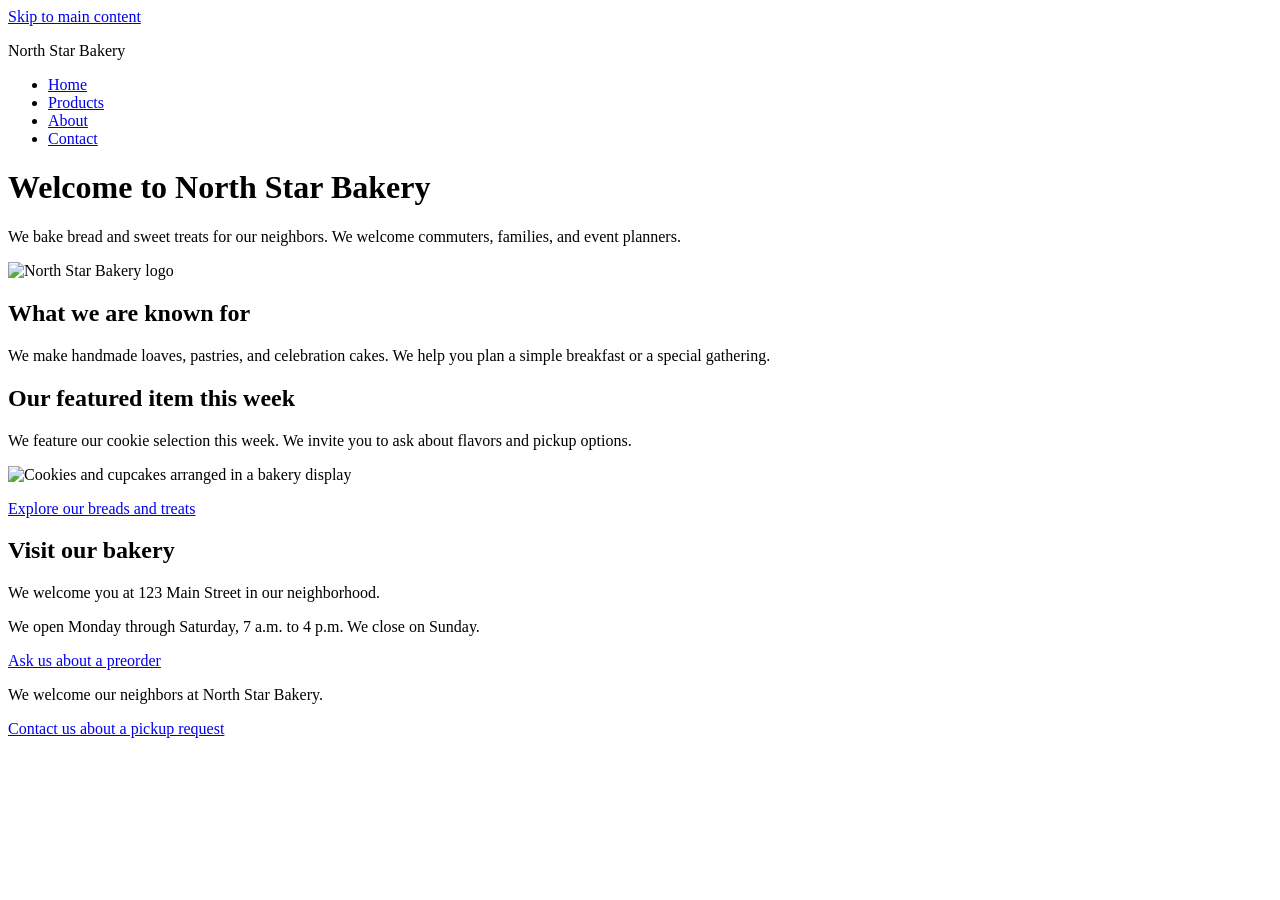
==== index.html @ fcc0504c "Add files via upload" ====
<!DOCTYPE html>
<html lang="en">
<head>
  <meta charset="UTF-8">
  <meta name="viewport" content="width=device-width, initial-scale=1">
  <title>Welcome to North Star Bakery | North Star Bakery</title>
</head>
<body>
  <a href="#main-content">Skip to main content</a>
  <header>
    <p>North Star Bakery</p>
    <nav aria-label="Main navigation">
      <ul>
      <li><a href="index.html" aria-current="page">Home</a></li>
      <li><a href="products.html">Products</a></li>
      <li><a href="about.html">About</a></li>
      <li><a href="contact.html">Contact</a></li>
      </ul>
    </nav>
  </header>
  <main id="main-content">
    <h1>Welcome to North Star Bakery</h1>
    <p>We bake bread and sweet treats for our neighbors.
      We welcome commuters, families, and event planners.</p>
    <img src="media/bakery-logo_c.png"
      alt="North Star Bakery logo" width="200">
    <section>
      <h2>What we are known for</h2>
      <p>We make handmade loaves, pastries, and celebration cakes.
        We help you plan a simple breakfast or a special gathering.</p>
    </section>
    <section>
      <h2>Our featured item this week</h2>
      <p>We feature our cookie selection this week.
        We invite you to ask about flavors and pickup options.</p>
      <picture>
        <source media="(min-width: 800px)"
          srcset="media/bakery-feature-large_c.png">
        <img src="media/bakery-feature-small_c.png"
          alt="Cookies and cupcakes arranged in a bakery display"
          width="320">
      </picture>
      <p><a href="products.html">Explore our breads and treats</a></p>
    </section>
    <section>
      <h2>Visit our bakery</h2>
      <p>We welcome you at 123 Main Street in our neighborhood.</p>
      <p>We open Monday through Saturday, 7 a.m. to 4 p.m.
        We close on Sunday.</p>
      <p><a href="contact.html">Ask us about a preorder</a></p>
    </section>
  </main>
  <footer>
    <p>We welcome our neighbors at North Star Bakery.</p>
    <p><a href="contact.html">Contact us about a pickup request</a></p>
  </footer>
</body>
</html>
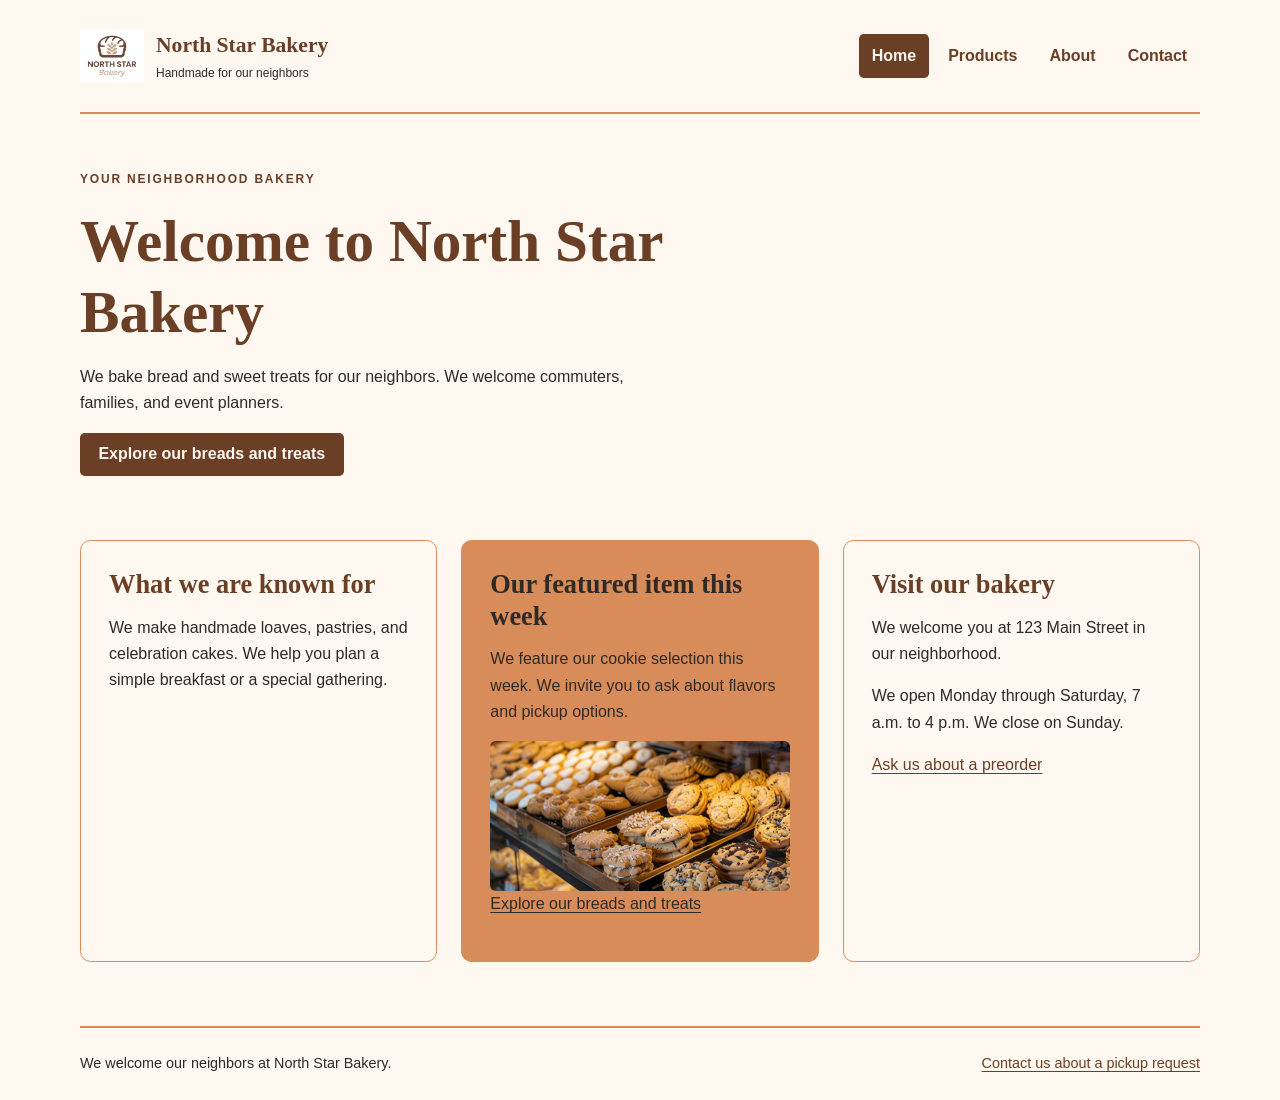
==== commit a2d0afe9: "Apply Touchstone 3 visual design and responsive layout" ====
--- a/index.html
+++ b/index.html
@@ -4,11 +4,12 @@
   <meta charset="UTF-8">
   <meta name="viewport" content="width=device-width, initial-scale=1">
   <title>Welcome to North Star Bakery | North Star Bakery</title>
+  <link rel="stylesheet" href="styles.css">
 </head>
 <body>
-  <a href="#main-content">Skip to main content</a>
+  <a class="skip-link" href="#main-content">Skip to main content</a>
   <header>
-    <p>North Star Bakery</p>
+    <a class="brand" href="index.html"><img src="bakery-logo_c.png" alt="" width="64"> <span>North Star Bakery<small>Handmade for our neighbors</small></span></a>
     <nav aria-label="Main navigation">
       <ul>
       <li><a href="index.html" aria-current="page">Home</a></li>
@@ -18,12 +19,11 @@
       </ul>
     </nav>
   </header>
-  <main id="main-content">
-    <h1>Welcome to North Star Bakery</h1>
+  <main id="main-content" class="home">
+    <div class="intro"><p class="eyebrow">YOUR NEIGHBORHOOD BAKERY</p><h1>Welcome to North Star Bakery</h1>
     <p>We bake bread and sweet treats for our neighbors.
-      We welcome commuters, families, and event planners.</p>
-    <img src="media/bakery-logo_c.png"
-      alt="North Star Bakery logo" width="200">
+      We welcome commuters, families, and event planners.</p><a class="button" href="products.html">Explore our breads and treats</a></div><div class="sections">
+
     <section>
       <h2>What we are known for</h2>
       <p>We make handmade loaves, pastries, and celebration cakes.
@@ -35,8 +35,8 @@
         We invite you to ask about flavors and pickup options.</p>
       <picture>
         <source media="(min-width: 800px)"
-          srcset="media/bakery-feature-large_c.png">
-        <img src="media/bakery-feature-small_c.png"
+          srcset="bakery-feature-large_c.png">
+        <img src="bakery-feature-small_c.png"
           alt="Cookies and cupcakes arranged in a bakery display"
           width="320">
       </picture>
@@ -49,6 +49,7 @@
         We close on Sunday.</p>
       <p><a href="contact.html">Ask us about a preorder</a></p>
     </section>
+    </div>
   </main>
   <footer>
     <p>We welcome our neighbors at North Star Bakery.</p>
--- a/styles.css
+++ b/styles.css
@@ -0,0 +1,55 @@
+/* Four brand colors; two font families. Mobile-first layout. */
+:root { --cream:#FFF8F0; --brown:#6B3E26; --peach:#D88C5A; --charcoal:#2F2A26; }
+* { box-sizing:border-box; }
+body { margin:0; background:var(--cream); color:var(--charcoal); font-family:Arial,sans-serif; font-size:1rem; line-height:1.65; }
+a { color:var(--brown); text-underline-offset:.2em; }
+a:hover { text-decoration-thickness:3px; }
+a:focus-visible,button:focus-visible,input:focus-visible,select:focus-visible,textarea:focus-visible { outline:3px solid var(--brown); outline-offset:4px; }
+.skip-link { position:absolute; left:1rem; top:-6rem; padding:.75rem; background:var(--cream); z-index:10; }
+.skip-link:focus { top:1rem; }
+header,main,footer { width:min(1120px,100% - 2rem); margin-inline:auto; }
+header { display:flex; flex-direction:column; gap:1.25rem; padding-block:1.5rem; border-bottom:2px solid var(--peach); }
+.brand { display:flex; align-items:center; gap:.75rem; font-family:Georgia,serif; font-size:1.35rem; font-weight:bold; text-decoration:none; }
+.brand img { width:64px; height:64px; object-fit:contain; }
+.brand small { display:block; font-family:Arial,sans-serif; font-size:.75rem; font-weight:normal; color:var(--charcoal); }
+nav ul { display:flex; flex-wrap:wrap; gap:.4rem; list-style:none; padding:0; margin:0; }
+nav a { display:block; padding:.55rem .8rem; border-radius:.3rem; font-weight:bold; text-decoration:none; }
+nav a[aria-current="page"],nav a:hover { background:var(--brown); color:var(--cream); }
+main { padding-block:2rem 3rem; }
+h1,h2,legend { font-family:Georgia,serif; color:var(--brown); line-height:1.2; }
+h1 { font-size:clamp(2rem,5vw,3.7rem); max-width:20ch; margin:0 0 1rem; }
+h2 { font-size:1.65rem; margin:0 0 .85rem; }
+p { margin:0 0 1rem; max-width:65ch; }
+.intro { padding-block:.5rem 2rem; max-width:750px; }
+.eyebrow { font-size:.75rem; font-weight:bold; letter-spacing:.15em; color:var(--brown); }
+.sections { display:flex; flex-direction:column; gap:1.5rem; margin-top:2rem; align-items:stretch; }
+section { min-width:0; padding:1.5rem; border:1px solid var(--peach); border-radius:.65rem; }
+.home section:nth-child(2) { background:var(--peach); }
+.home section:nth-child(2) h2,.home section:nth-child(2) a { color:var(--charcoal); }
+img,picture { max-width:100%; }
+section img { display:block; width:100%; height:auto; border-radius:.35rem; }
+figure { margin:1.5rem 0 0; }
+figcaption { margin-top:.75rem; font-size:.9rem; }
+.button,button { display:inline-block; border:0; border-radius:.3rem; padding:.8rem 1.15rem; background:var(--brown); color:var(--cream); font: bold 1rem Arial,sans-serif; text-decoration:none; cursor:pointer; }
+.button:hover,button:hover { text-decoration:underline; }
+fieldset { margin:0 0 1.5rem; padding:1rem; border:1px solid var(--brown); border-radius:.3rem; min-width:0; }
+legend { padding:0 .4rem; font-size:1.2rem; font-weight:bold; }
+label { display:block; font-weight:bold; margin-bottom:.35rem; }
+input,select,textarea { width:100%; min-height:44px; padding:.75rem; border:1px solid var(--brown); border-radius:.2rem; background:var(--cream); color:var(--charcoal); font:inherit; }
+textarea { resize:vertical; }
+fieldset span { display:block; font-size:.85rem; margin-top:.4rem; }
+audio { display:block; width:100%; margin:1rem 0; }
+address { font-style:normal; margin-bottom:1rem; }
+footer { display:flex; flex-direction:column; gap:.3rem; border-top:2px solid var(--peach); padding-block:1.5rem; font-size:.9rem; }
+footer p { margin:0; }
+@media (min-width:800px) {
+ header { flex-direction:row; align-items:center; justify-content:space-between; }
+ main { padding-block:3rem 4rem; }
+ .sections { flex-direction:row; flex-wrap:wrap; gap:1.5rem; }
+ .sections > section { flex:1 1 calc(50% - 1.5rem); }
+ .home .sections > section { flex:1 1 calc(33.333% - 1.5rem); }
+ .contact-layout > section:first-child { flex:1 1 28%; }
+ .contact-layout > section:last-child { flex:2 1 60%; }
+ section { padding:1.75rem; }
+ footer { flex-direction:row; justify-content:space-between; }
+}
